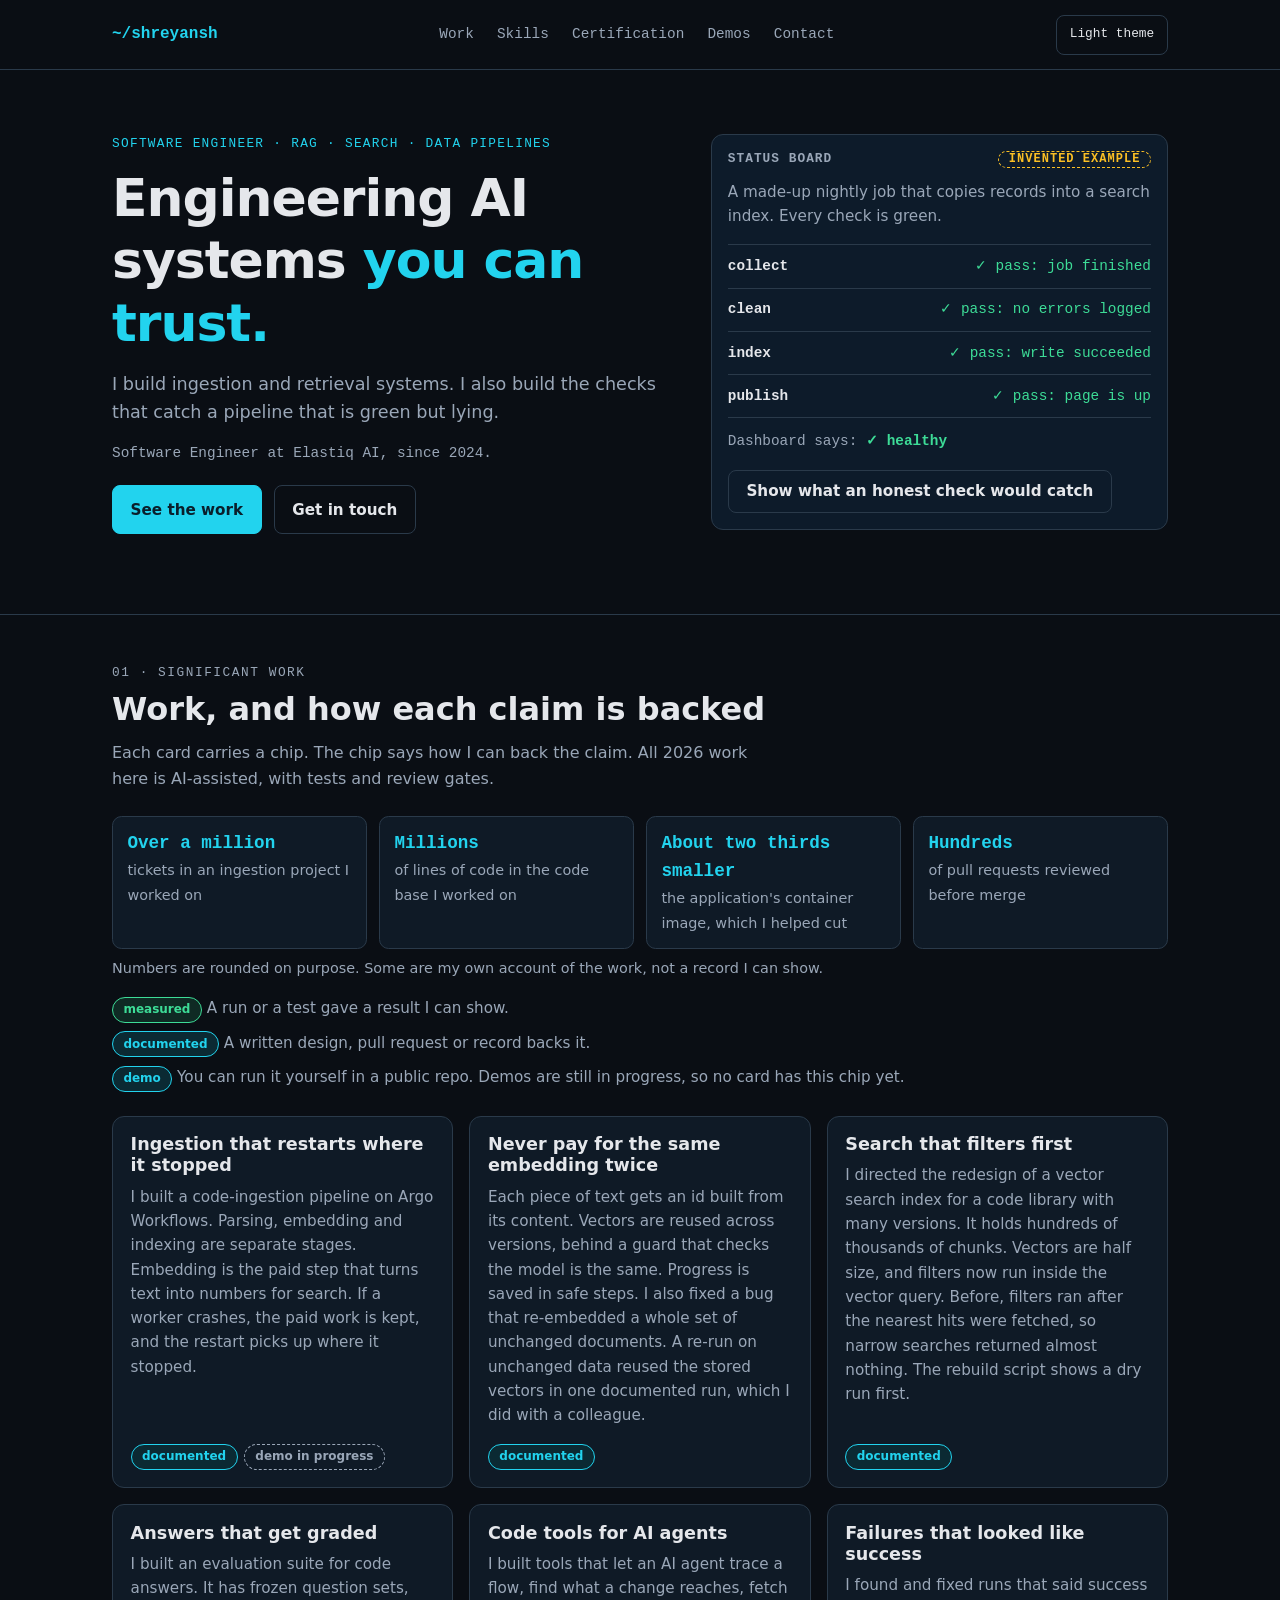
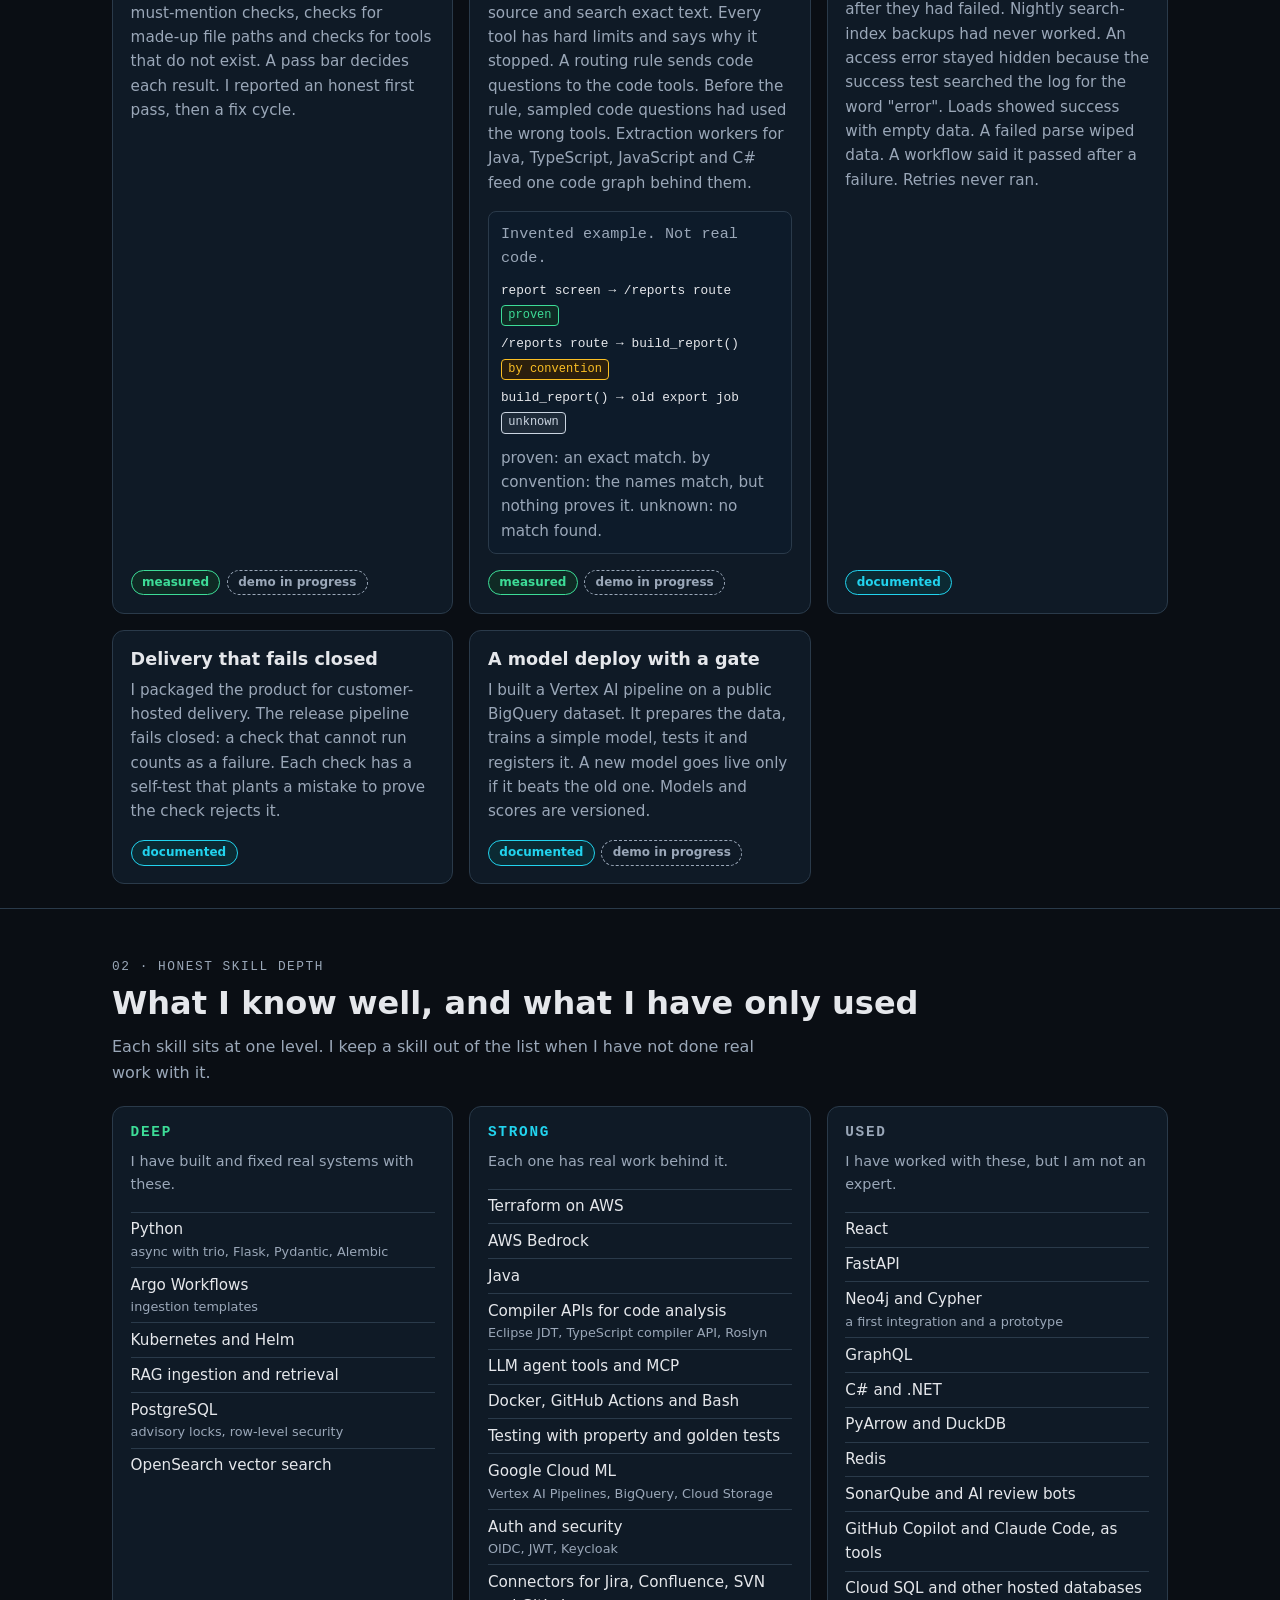
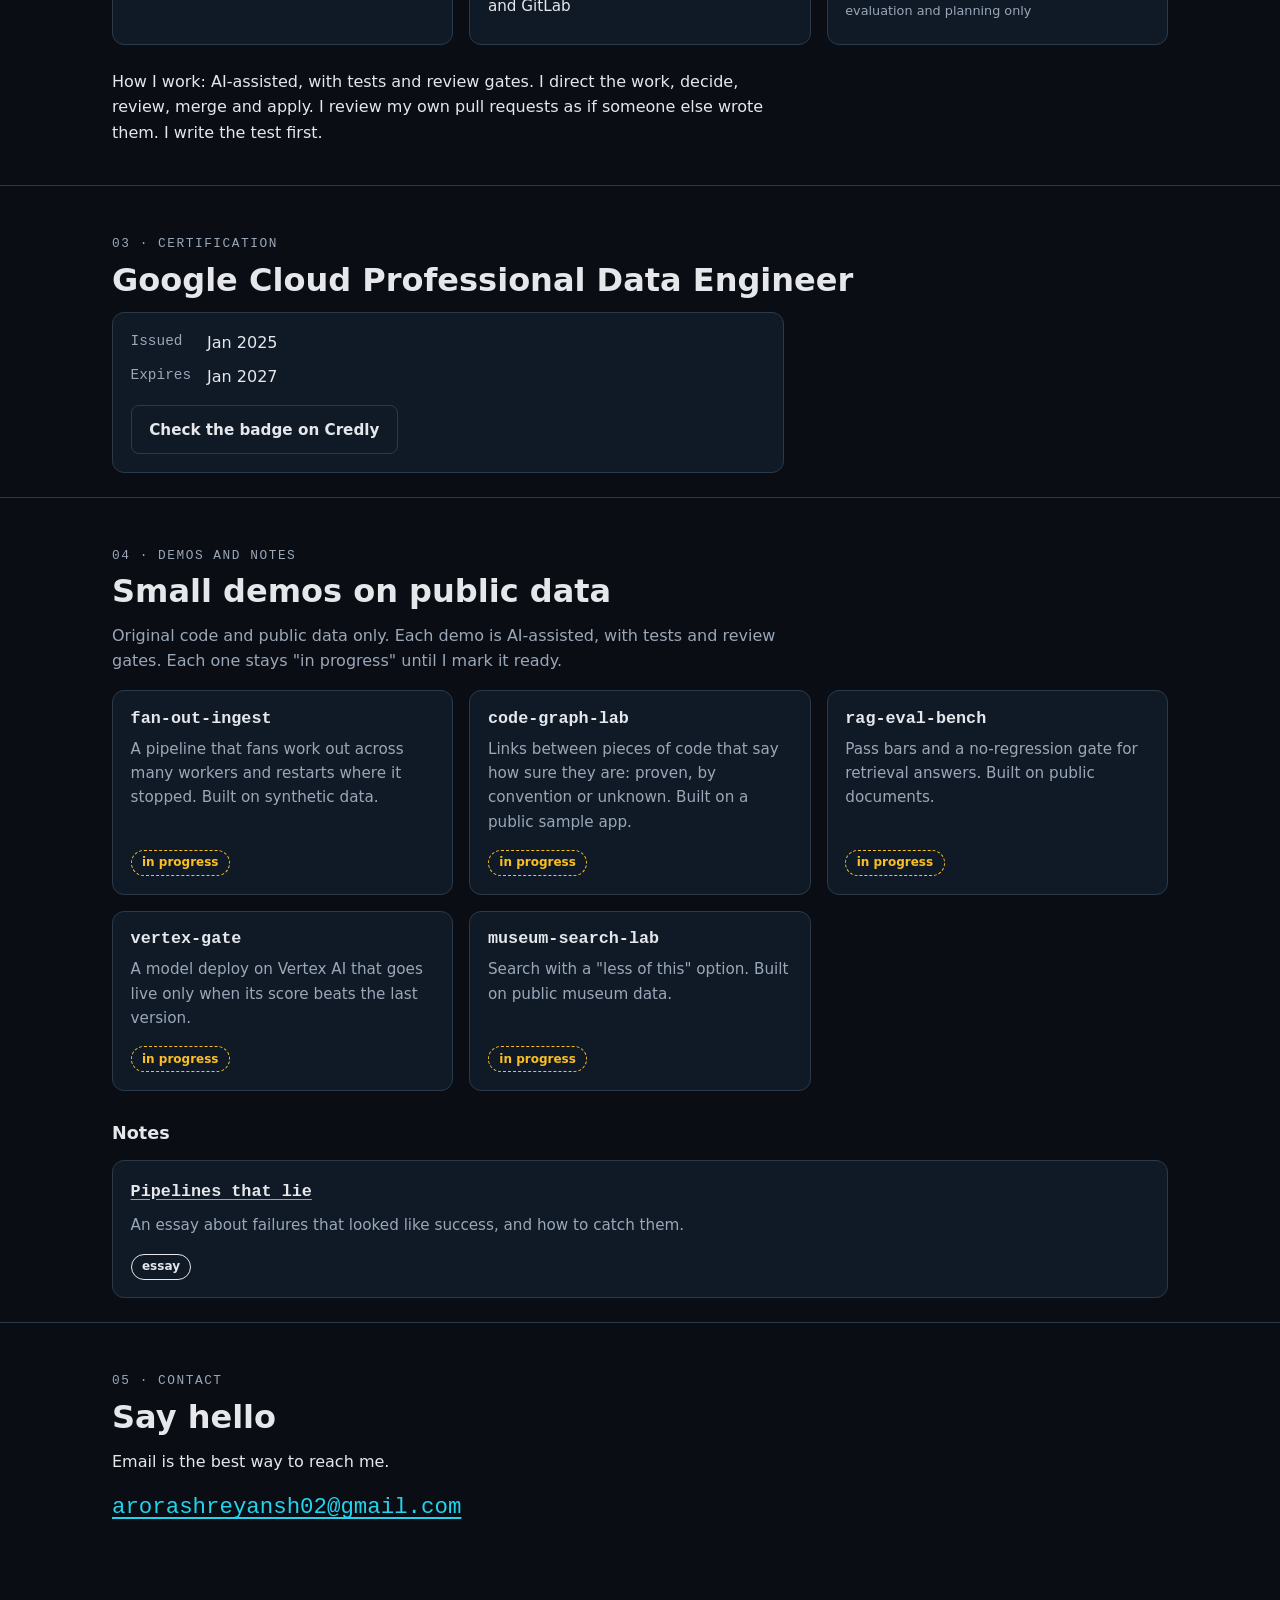
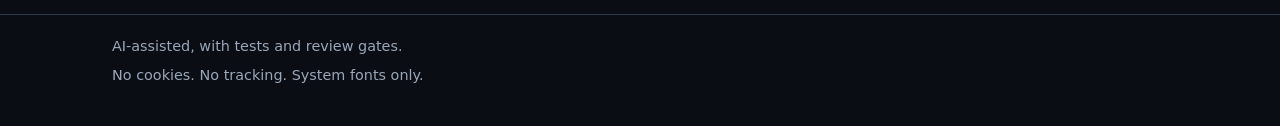
==== index.html @ 6b858fc1 "Initial commit: personal site Static site with an essay, work notes and demo links. No analytics. AI" ====
<!doctype html>
<html lang="en" class="no-js">
<head>
<meta charset="utf-8">
<meta name="viewport" content="width=device-width, initial-scale=1">
<title>Shreyansh Arora · Engineering AI systems you can trust</title>
<meta name="description" content="Shreyansh Arora builds AI ingestion and retrieval systems, and the checks that catch a pipeline that is green but lying.">
<meta name="color-scheme" content="dark light">
<link rel="canonical" href="https://shreyansh012.github.io/">
<meta property="og:type" content="website">
<meta property="og:site_name" content="Shreyansh Arora">
<meta property="og:title" content="Shreyansh Arora · Engineering AI systems you can trust">
<meta property="og:description" content="AI ingestion and retrieval systems, and the checks that catch a pipeline that is green but lying.">
<meta property="og:url" content="https://shreyansh012.github.io/">
<meta name="twitter:card" content="summary">
<link rel="icon" href="data:image/svg+xml,%3Csvg xmlns='http://www.w3.org/2000/svg' viewBox='0 0 32 32'%3E%3Crect width='32' height='32' rx='6' fill='black'/%3E%3Cpath d='m8 17l5 5 11-12' fill='none' stroke='cyan' stroke-width='3'/%3E%3C/svg%3E">
<script>
(function () {
  var d = document.documentElement;
  d.className = d.className.replace("no-js", "js");
  try {
    var t = localStorage.getItem("theme");
    if (t === "light" || t === "dark") { d.setAttribute("data-theme", t); }
  } catch (e) {}
})();
</script>
<link rel="stylesheet" href="/style.css">
<script src="/site.js" defer></script>
</head>
<body>
<a class="skip" href="#main">Skip to content</a>

<header class="site-header">
  <div class="wrap bar-row">
    <a class="brand" href="/">~/shreyansh</a>
    <nav class="nav" aria-label="Main">
      <ul>
        <li><a href="#work">Work</a></li>
        <li><a href="#skills">Skills</a></li>
        <li><a href="#certification">Certification</a></li>
        <li><a href="#demos">Demos</a></li>
        <li><a href="#contact">Contact</a></li>
      </ul>
    </nav>
    <button type="button" class="theme-btn" id="theme-btn" aria-label="Switch to light theme">Light theme</button>
  </div>
</header>

<main id="main">

<section class="hero" aria-labelledby="hero-title">
  <div class="wrap hero-grid">
    <div class="hero-copy">
      <p class="eyebrow">Software engineer · RAG · search · data pipelines</p>
      <h1 id="hero-title">Engineering AI systems <span class="accent">you can trust.</span></h1>
      <p class="lead">I build ingestion and retrieval systems. I also build the checks that catch a pipeline that is green but lying.</p>
      <p class="employment mono">Software Engineer at Elastiq AI, since 2024.</p>
      <p class="cta">
        <a class="btn primary" href="#work">See the work</a>
        <a class="btn" href="#contact">Get in touch</a>
      </p>
    </div>

    <section class="board" id="board" aria-labelledby="board-title">
      <h2 class="board-title" id="board-title"><span>Status board</span><span class="tag">invented example</span></h2>
      <p class="board-intro">A made-up nightly job that copies records into a search index. Every check is green.</p>
      <ol class="stages">
        <li class="stage">
          <div class="stage-head">
            <span class="stage-name">collect</span>
            <span class="ok"><span aria-hidden="true">✓ </span>pass: job finished</span>
          </div>
          <div class="honest">
            <span class="bar" aria-hidden="true"><i style="--v:10"></i></span>
            <p class="honest-note ok"><span aria-hidden="true">✓ </span>Honest check: all records came in.</p>
          </div>
        </li>
        <li class="stage">
          <div class="stage-head">
            <span class="stage-name">clean</span>
            <span class="ok"><span aria-hidden="true">✓ </span>pass: no errors logged</span>
          </div>
          <div class="honest">
            <span class="bar" aria-hidden="true"><i style="--v:7"></i></span>
            <p class="honest-note bad"><span aria-hidden="true">✗ </span>Honest check: some records were dropped. No error was raised.</p>
          </div>
        </li>
        <li class="stage">
          <div class="stage-head">
            <span class="stage-name">index</span>
            <span class="ok"><span aria-hidden="true">✓ </span>pass: write succeeded</span>
          </div>
          <div class="honest">
            <span class="bar" aria-hidden="true"><i style="--v:7"></i></span>
            <p class="honest-note warn"><span aria-hidden="true">! </span>Honest check: it wrote what it received, so the gap carried on.</p>
          </div>
        </li>
        <li class="stage">
          <div class="stage-head">
            <span class="stage-name">publish</span>
            <span class="ok"><span aria-hidden="true">✓ </span>pass: page is up</span>
          </div>
          <div class="honest">
            <span class="bar" aria-hidden="true"><i style="--v:7"></i></span>
            <p class="honest-note warn"><span aria-hidden="true">! </span>Honest check: the page is up, but it shows a partial index.</p>
          </div>
        </li>
      </ol>
      <div class="verdict">
        <p><span class="label">Dashboard says:</span> <strong class="ok"><span aria-hidden="true">✓ </span>healthy</strong></p>
        <p class="honest"><span class="label">Data says:</span> <strong class="warn">green but lying</strong></p>
      </div>
      <div class="explain honest">
        <p>The honest check compares what went in with what came out, between each stage. When they differ, the run fails loudly. A green job tells you the code ran. It does not tell you the data arrived.</p>
      </div>
      <p class="nojs-note">This board needs JavaScript to switch views, so both views are shown above.</p>
      <button type="button" class="btn reveal" id="reveal" aria-expanded="false">Show what an honest check would catch</button>
      <p class="sr-only" id="board-live" role="status"></p>
    </section>
  </div>
</section>

<section class="section" id="work" aria-labelledby="work-title">
  <div class="wrap">
    <p class="kicker">01 · Significant work</p>
    <h2 id="work-title">Work, and how each claim is backed</h2>
    <p class="section-intro">Each card carries a chip. The chip says how I can back the claim. All 2026 work here is AI-assisted, with tests and review gates.</p>

    <ul class="facts">
      <li><strong>Over a million</strong><span>tickets in an ingestion project I worked on</span></li>
      <li><strong>Millions</strong><span>of lines of code in the code base I worked on</span></li>
      <li><strong>About two thirds smaller</strong><span>the application's container image, which I helped cut</span></li>
      <li><strong>Hundreds</strong><span>of pull requests reviewed before merge</span></li>
    </ul>
    <p class="fine">Numbers are rounded on purpose. Some are my own account of the work, not a record I can show.</p>

    <div class="legend">
      <p><span class="chip measured">measured</span> A run or a test gave a result I can show.</p>
      <p><span class="chip documented">documented</span> A written design, pull request or record backs it.</p>
      <p><span class="chip demo">demo</span> You can run it yourself in a public repo. Demos are still in progress, so no card has this chip yet.</p>
    </div>

    <div class="cards">
      <article class="card">
        <h3>Ingestion that restarts where it stopped</h3>
        <p>I built a code-ingestion pipeline on Argo Workflows. Parsing, embedding and indexing are separate stages. Embedding is the paid step that turns text into numbers for search. If a worker crashes, the paid work is kept, and the restart picks up where it stopped.</p>
        <div class="chips"><span class="chip documented">documented</span><span class="chip soon">demo in progress</span></div>
      </article>

      <article class="card">
        <h3>Never pay for the same embedding twice</h3>
        <p>Each piece of text gets an id built from its content. Vectors are reused across versions, behind a guard that checks the model is the same. Progress is saved in safe steps. I also fixed a bug that re-embedded a whole set of unchanged documents. A re-run on unchanged data reused the stored vectors in one documented run, which I did with a colleague.</p>
        <div class="chips"><span class="chip documented">documented</span></div>
      </article>

      <article class="card">
        <h3>Search that filters first</h3>
        <p>I directed the redesign of a vector search index for a code library with many versions. It holds hundreds of thousands of chunks. Vectors are half size, and filters now run inside the vector query. Before, filters ran after the nearest hits were fetched, so narrow searches returned almost nothing. The rebuild script shows a dry run first.</p>
        <div class="chips"><span class="chip documented">documented</span></div>
      </article>

      <article class="card">
        <h3>Answers that get graded</h3>
        <p>I built an evaluation suite for code answers. It has frozen question sets, must-mention checks, checks for made-up file paths and checks for tools that do not exist. A pass bar decides each result. I reported an honest first pass, then a fix cycle.</p>
        <div class="chips"><span class="chip measured">measured</span><span class="chip soon">demo in progress</span></div>
      </article>

      <article class="card">
        <h3>Code tools for AI agents</h3>
        <p>I built tools that let an AI agent trace a flow, find what a change reaches, fetch source and search exact text. Every tool has hard limits and says why it stopped. A routing rule sends code questions to the code tools. Before the rule, sampled code questions had used the wrong tools. Extraction workers for Java, TypeScript, JavaScript and C# feed one code graph behind them.</p>
        <div class="trace" role="group" aria-label="Invented example of trust labels on code links">
          <p class="trace-title">Invented example. Not real code.</p>
          <div class="hop"><span>report screen → /reports route</span><span class="label-chip proven">proven</span></div>
          <div class="hop"><span>/reports route → build_report()</span><span class="label-chip convention">by convention</span></div>
          <div class="hop"><span>build_report() → old export job</span><span class="label-chip unknown">unknown</span></div>
          <p class="trace-key">proven: an exact match. by convention: the names match, but nothing proves it. unknown: no match found.</p>
        </div>
        <div class="chips"><span class="chip measured">measured</span><span class="chip soon">demo in progress</span></div>
      </article>

      <article class="card">
        <h3>Failures that looked like success</h3>
        <p>I found and fixed runs that said success after they had failed. Nightly search-index backups had never worked. An access error stayed hidden because the success test searched the log for the word "error". Loads showed success with empty data. A failed parse wiped data. A workflow said it passed after a failure. Retries never ran.</p>
        <div class="chips"><span class="chip documented">documented</span></div>
      </article>

      <article class="card">
        <h3>Delivery that fails closed</h3>
        <p>I packaged the product for customer-hosted delivery. The release pipeline fails closed: a check that cannot run counts as a failure. Each check has a self-test that plants a mistake to prove the check rejects it.</p>
        <div class="chips"><span class="chip documented">documented</span></div>
      </article>

      <article class="card">
        <h3>A model deploy with a gate</h3>
        <p>I built a Vertex AI pipeline on a public BigQuery dataset. It prepares the data, trains a simple model, tests it and registers it. A new model goes live only if it beats the old one. Models and scores are versioned.</p>
        <div class="chips"><span class="chip documented">documented</span><span class="chip soon">demo in progress</span></div>
      </article>
    </div>
  </div>
</section>

<section class="section" id="skills" aria-labelledby="skills-title">
  <div class="wrap">
    <p class="kicker">02 · Honest skill depth</p>
    <h2 id="skills-title">What I know well, and what I have only used</h2>
    <p class="section-intro">Each skill sits at one level. I keep a skill out of the list when I have not done real work with it.</p>

    <div class="depth">
      <section class="deep" aria-labelledby="deep-title">
        <h3 id="deep-title">Deep</h3>
        <p class="what">I have built and fixed real systems with these.</p>
        <ul>
          <li>Python <small>async with trio, Flask, Pydantic, Alembic</small></li>
          <li>Argo Workflows <small>ingestion templates</small></li>
          <li>Kubernetes and Helm</li>
          <li>RAG ingestion and retrieval</li>
          <li>PostgreSQL <small>advisory locks, row-level security</small></li>
          <li>OpenSearch vector search</li>
        </ul>
      </section>
      <section class="strong" aria-labelledby="strong-title">
        <h3 id="strong-title">Strong</h3>
        <p class="what">Each one has real work behind it.</p>
        <ul>
          <li>Terraform on AWS</li>
          <li>AWS Bedrock</li>
          <li>Java</li>
          <li>Compiler APIs for code analysis <small>Eclipse JDT, TypeScript compiler API, Roslyn</small></li>
          <li>LLM agent tools and MCP</li>
          <li>Docker, GitHub Actions and Bash</li>
          <li>Testing with property and golden tests</li>
          <li>Google Cloud ML <small>Vertex AI Pipelines, BigQuery, Cloud Storage</small></li>
          <li>Auth and security <small>OIDC, JWT, Keycloak</small></li>
          <li>Connectors for Jira, Confluence, SVN and GitLab</li>
        </ul>
      </section>
      <section class="used" aria-labelledby="used-title">
        <h3 id="used-title">Used</h3>
        <p class="what">I have worked with these, but I am not an expert.</p>
        <ul>
          <li>React</li>
          <li>FastAPI</li>
          <li>Neo4j and Cypher <small>a first integration and a prototype</small></li>
          <li>GraphQL</li>
          <li>C# and .NET</li>
          <li>PyArrow and DuckDB</li>
          <li>Redis</li>
          <li>SonarQube and AI review bots</li>
          <li>GitHub Copilot and Claude Code, as tools</li>
          <li>Cloud SQL and other hosted databases <small>evaluation and planning only</small></li>
        </ul>
      </section>
    </div>

    <p class="how">How I work: AI-assisted, with tests and review gates. I direct the work, decide, review, merge and apply. I review my own pull requests as if someone else wrote them. I write the test first.</p>
  </div>
</section>

<section class="section" id="certification" aria-labelledby="cert-title">
  <div class="wrap">
    <p class="kicker">03 · Certification</p>
    <h2 id="cert-title">Google Cloud Professional Data Engineer</h2>
    <div class="cert">
      <dl>
        <dt>Issued</dt><dd>Jan 2025</dd>
        <dt>Expires</dt><dd>Jan 2027</dd>
      </dl>
      <a class="btn" href="https://www.credly.com/earner/earned/badge/822e6e19-30e1-4149-afbc-f03135c11e09" rel="noopener noreferrer">Check the badge on Credly</a>
    </div>
  </div>
</section>

<section class="section" id="demos" aria-labelledby="demos-title">
  <div class="wrap">
    <p class="kicker">04 · Demos and notes</p>
    <h2 id="demos-title">Small demos on public data</h2>
    <p class="section-intro">Original code and public data only. Each demo is AI-assisted, with tests and review gates. Each one stays "in progress" until I mark it ready.</p>

    <div class="cards">
      <article class="card">
        <h3 class="demo-name">fan-out-ingest</h3>
        <p>A pipeline that fans work out across many workers and restarts where it stopped. Built on synthetic data.</p>
        <div class="demo-meta"><span class="chip progress">in progress</span></div>
      </article>
      <article class="card">
        <h3 class="demo-name">code-graph-lab</h3>
        <p>Links between pieces of code that say how sure they are: proven, by convention or unknown. Built on a public sample app.</p>
        <div class="demo-meta"><span class="chip progress">in progress</span></div>
      </article>
      <article class="card">
        <h3 class="demo-name">rag-eval-bench</h3>
        <p>Pass bars and a no-regression gate for retrieval answers. Built on public documents.</p>
        <div class="demo-meta"><span class="chip progress">in progress</span></div>
      </article>
      <article class="card">
        <h3 class="demo-name">vertex-gate</h3>
        <p>A model deploy on Vertex AI that goes live only when its score beats the last version.</p>
        <div class="demo-meta"><span class="chip progress">in progress</span></div>
      </article>
      <article class="card">
        <h3 class="demo-name">museum-search-lab</h3>
        <p>Search with a "less of this" option. Built on public museum data.</p>
        <div class="demo-meta"><span class="chip progress">in progress</span></div>
      </article>
    </div>

    <h3 class="notes-title" style="margin-top:2rem">Notes</h3>
    <article class="card notes-card">
      <h4 class="demo-name" style="margin:0 0 0.5rem"><a href="/notes/pipelines-that-lie.html">Pipelines that lie</a></h4>
      <p>An essay about failures that looked like success, and how to catch them.</p>
      <div class="demo-meta"><span class="chip">essay</span></div>
    </article>
  </div>
</section>

<section class="section" id="contact" aria-labelledby="contact-title">
  <div class="wrap">
    <p class="kicker">05 · Contact</p>
    <h2 id="contact-title">Say hello</h2>
    <p>Email is the best way to reach me.</p>
    <p class="contact-link"><a href="mailto:arorashreyansh02@gmail.com">arorashreyansh02@gmail.com</a></p>
  </div>
</section>

</main>

<footer class="site-footer">
  <div class="wrap">
    <p>AI-assisted, with tests and review gates.</p>
    <p>No cookies. No tracking. System fonts only.</p>
  </div>
</footer>
</body>
</html>
---- style.css ----
/* Control Room theme. Dark by default. Light theme through data-theme. */
:root {
  color-scheme: dark;
  --bg: #0a0e14;
  --surface: #0f1a26;
  --surface2: #0d1b2a;
  --border: #2a3a4a;
  --text: #e5e7eb;
  --muted: #9aa7b8;
  --accent: #22d3ee;
  --accent-ink: #0a1f2b;
  --ok: #3ddc97;
  --bad: #ff7b7b;
  --warn: #fbbf24;
  --chip-m-fg: #3ddc97;
  --chip-m-bg: #0f2a24;
  --chip-d-fg: #22d3ee;
  --chip-d-bg: #0b2a33;
  --chip-a-fg: #fbbf24;
  --chip-a-bg: #2b1f0d;
  --chip-u-fg: #cbd5e1;
  --chip-u-bg: #1d2a38;
  --sans: system-ui, -apple-system, "Segoe UI", Roboto, "Helvetica Neue", Arial, sans-serif;
  --mono: ui-monospace, SFMono-Regular, Menlo, Consolas, "Liberation Mono", monospace;
}

:root[data-theme="light"] {
  color-scheme: light;
  --bg: #f7f9fb;
  --surface: #ffffff;
  --surface2: #eef3f7;
  --border: #aab6c4;
  --text: #0e1a2b;
  --muted: #3f4d5f;
  --accent: #0a6f86;
  --accent-ink: #ffffff;
  --ok: #0f6b3f;
  --bad: #b02a2a;
  --warn: #7a4d00;
  --chip-m-fg: #0f6b3f;
  --chip-m-bg: #dff5e8;
  --chip-d-fg: #0a6f86;
  --chip-d-bg: #dcf1f6;
  --chip-a-fg: #7a4d00;
  --chip-a-bg: #fdf0d0;
  --chip-u-fg: #3f4d5f;
  --chip-u-bg: #e6eaf0;
}

*, *::before, *::after { box-sizing: border-box; }

html {
  -webkit-text-size-adjust: none;
  text-size-adjust: none;
}

@media (prefers-reduced-motion: no-preference) {
  html { scroll-behavior: smooth; }
  .btn, .theme-btn, .nav a { transition: background-color 0.15s, border-color 0.15s; }
  .bar i { transition: width 0.4s; }
}

body {
  margin: 0;
  background: var(--bg);
  color: var(--text);
  font-family: var(--sans);
  font-size: 1rem;
  line-height: 1.6;
}

h1, h2, h3 { font-family: var(--sans); font-weight: bold; line-height: 1.2; margin: 0; }
p { margin: 0 0 1rem; }
ul, ol { margin: 0; padding: 0; list-style: none; }
a { color: var(--accent); text-underline-offset: 0.2em; }
a:hover { text-decoration-thickness: 2px; }

:focus-visible {
  outline: 3px solid var(--accent);
  outline-offset: 3px;
  border-radius: 0.25rem;
}

.mono { font-family: var(--mono); }

.wrap {
  max-width: 68rem;
  margin: 0 auto;
  padding-left: 16px;
  padding-right: 16px;
}

.skip {
  position: absolute;
  left: 16px;
  top: -4rem;
  background: var(--accent);
  color: var(--accent-ink);
  padding: 0.6rem 1rem;
  border-radius: 0.4rem;
  z-index: 5;
}
.skip:focus { top: 0.5rem; }

.sr-only {
  position: absolute;
  width: 1px;
  height: 1px;
  margin: -1px;
  padding: 0;
  overflow: hidden;
  clip: rect(0, 0, 0, 0);
  white-space: nowrap;
  border: 0;
}

/* Header */
.site-header { border-bottom: 1px solid var(--border); }
.bar-row {
  display: flex;
  flex-wrap: wrap;
  align-items: center;
  justify-content: space-between;
  gap: 0.25rem 1rem;
  padding-top: 0.75rem;
  padding-bottom: 0.75rem;
}
.brand {
  font-family: var(--mono);
  font-weight: bold;
  color: var(--accent);
  text-decoration: none;
  padding: 0.6rem 0;
}
.nav ul { display: flex; flex-wrap: wrap; gap: 0 0.25rem; }
.nav a {
  display: inline-block;
  font-family: var(--mono);
  font-size: 0.9rem;
  color: var(--muted);
  text-decoration: none;
  padding: 0.7rem 0.6rem;
}
.nav a:hover { color: var(--text); }
.theme-btn {
  font: inherit;
  font-family: var(--mono);
  font-size: 0.8rem;
  color: var(--text);
  background: transparent;
  border: 1px solid var(--border);
  border-radius: 0.5rem;
  padding: 0.55rem 0.8rem;
  cursor: pointer;
}
.theme-btn:hover { border-color: var(--accent); }
.no-js .theme-btn { display: none; }

/* Buttons */
.btn {
  display: inline-block;
  font-family: var(--sans);
  font-weight: bold;
  font-size: 0.95rem;
  color: var(--text);
  background: transparent;
  border: 1px solid var(--border);
  border-radius: 0.5rem;
  padding: 0.7rem 1.1rem;
  text-decoration: none;
  cursor: pointer;
}
.btn:hover { border-color: var(--accent); }
.btn.primary { background: var(--accent); border-color: var(--accent); color: var(--accent-ink); }
.btn.primary:hover { filter: brightness(1.1); }

/* Hero */
.hero { padding-top: 2.5rem; padding-bottom: 2.5rem; }
.hero-grid { display: grid; gap: 2rem; align-items: start; }
.eyebrow {
  font-family: var(--mono);
  font-size: 0.8rem;
  letter-spacing: 0.1em;
  text-transform: uppercase;
  color: var(--accent);
  margin-bottom: 0.75rem;
}
h1 { font-size: clamp(2rem, 7vw, 3.25rem); letter-spacing: -0.02em; margin-bottom: 1rem; }
h1 .accent { color: var(--accent); }
.lead { color: var(--muted); font-size: 1.1rem; max-width: 34rem; }
.employment { color: var(--muted); font-size: 0.9rem; }
.cta { display: flex; flex-wrap: wrap; gap: 0.75rem; margin-top: 1.25rem; }

/* Status board */
.board {
  background: var(--surface2);
  border: 1px solid var(--border);
  border-radius: 0.75rem;
  padding: 1rem;
}
.board-title {
  display: flex;
  flex-wrap: wrap;
  justify-content: space-between;
  gap: 0.25rem 0.75rem;
  font-family: var(--mono);
  font-size: 0.8rem;
  letter-spacing: 0.08em;
  text-transform: uppercase;
  color: var(--muted);
  margin-bottom: 0.75rem;
}
.tag {
  color: var(--warn);
  border: 1px dashed var(--warn);
  border-radius: 99px;
  padding: 0 0.6rem;
  font-size: 0.75rem;
}
.board-intro { color: var(--muted); font-size: 0.95rem; }
.stage { border-top: 1px solid var(--border); padding: 0.6rem 0; }
.stage-head {
  display: flex;
  flex-wrap: wrap;
  justify-content: space-between;
  gap: 0.25rem 0.75rem;
  font-family: var(--mono);
  font-size: 0.9rem;
}
.stage-name { color: var(--text); font-weight: bold; }
.ok { color: var(--ok); }
.bad { color: var(--bad); }
.warn { color: var(--warn); }
.honest-note { font-family: var(--mono); font-size: 0.8rem; margin: 0.4rem 0 0; }
.bar {
  display: block;
  height: 0.4rem;
  background: var(--border);
  border-radius: 99px;
  margin-top: 0.5rem;
  overflow: hidden;
}
.bar i {
  display: block;
  height: 0.4rem;
  width: calc(var(--v) * 10%);
  background: var(--accent);
}
.verdict { border-top: 1px solid var(--border); padding-top: 0.75rem; font-family: var(--mono); font-size: 0.9rem; }
.verdict p { margin: 0 0 0.3rem; }
.verdict .label { color: var(--muted); }
.explain { font-size: 0.95rem; margin: 0.75rem 0; padding: 0.75rem; border-left: 3px solid var(--accent); background: var(--surface); }
.reveal { margin-top: 0.75rem; }
.nojs-note { display: none; color: var(--muted); font-size: 0.9rem; margin: 0.75rem 0 0; }
.no-js .nojs-note { display: block; }
.no-js .reveal { display: none; }
.js .board:not(.revealed) .honest { display: none; }

/* Sections */
.section { padding-top: 3rem; padding-bottom: 1.5rem; border-top: 1px solid var(--border); }
.kicker {
  font-family: var(--mono);
  font-size: 0.8rem;
  letter-spacing: 0.12em;
  text-transform: uppercase;
  color: var(--muted);
  margin-bottom: 0.4rem;
}
h2 { font-size: clamp(1.5rem, 4.5vw, 2rem); margin-bottom: 0.75rem; }
h3 { font-size: 1.1rem; margin-bottom: 0.5rem; }
.section-intro { color: var(--muted); max-width: 42rem; }

/* Facts */
.facts { display: grid; gap: 0.75rem; grid-template-columns: repeat(auto-fit, minmax(12rem, 1fr)); margin: 1.5rem 0 0.5rem; }
.facts li { background: var(--surface); border: 1px solid var(--border); border-radius: 0.6rem; padding: 0.75rem 0.9rem; }
.facts strong { display: block; font-family: var(--mono); font-size: 1.1rem; color: var(--accent); }
.facts span { color: var(--muted); font-size: 0.9rem; }
.fine { color: var(--muted); font-size: 0.9rem; }

/* Legend */
.legend { display: grid; gap: 0.5rem; margin: 1rem 0 1.5rem; font-size: 0.95rem; color: var(--muted); }
.legend p { margin: 0; }

/* Cards */
.cards { display: grid; gap: 1rem; grid-template-columns: repeat(auto-fit, minmax(17rem, 1fr)); }
.card {
  background: var(--surface);
  border: 1px solid var(--border);
  border-radius: 0.75rem;
  padding: 1.1rem;
  display: flex;
  flex-direction: column;
}
.card p { color: var(--muted); font-size: 0.95rem; }
.card .chips { margin-top: auto; }
.chips { display: flex; flex-wrap: wrap; gap: 0.4rem; }
.chip {
  display: inline-block;
  font-family: var(--sans);
  font-weight: bold;
  font-size: 0.75rem;
  border-radius: 99px;
  padding: 0.15rem 0.65rem;
  border: 1px solid currentColor;
  white-space: nowrap;
}
.chip.measured { color: var(--chip-m-fg); background: var(--chip-m-bg); }
.chip.documented { color: var(--chip-d-fg); background: var(--chip-d-bg); }
.chip.demo { color: var(--chip-d-fg); background: var(--chip-d-bg); }
.chip.soon { color: var(--muted); background: transparent; border-style: dashed; }
.chip.progress { color: var(--warn); background: transparent; border-style: dashed; }

/* Trace example */
.trace {
  background: var(--surface2);
  border: 1px solid var(--border);
  border-radius: 0.5rem;
  padding: 0.6rem 0.75rem;
  margin: 0 0 1rem;
  font-family: var(--mono);
  font-size: 0.8rem;
}
.trace-title { color: var(--muted); margin: 0 0 0.4rem; font-size: 0.75rem; }
.hop { display: flex; flex-wrap: wrap; justify-content: space-between; align-items: center; gap: 0.25rem 0.6rem; padding: 0.25rem 0; color: var(--text); }
.label-chip {
  display: inline-block;
  font-family: var(--mono);
  font-size: 0.75rem;
  border: 1px solid currentColor;
  border-radius: 0.25rem;
  padding: 0 0.4rem;
  white-space: nowrap;
}
.label-chip.proven { color: var(--chip-m-fg); background: var(--chip-m-bg); }
.label-chip.convention { color: var(--chip-a-fg); background: var(--chip-a-bg); }
.label-chip.unknown { color: var(--chip-u-fg); background: var(--chip-u-bg); }
.trace-key { color: var(--muted); margin: 0.5rem 0 0; font-size: 0.75rem; font-family: var(--sans); }

/* Skill depth */
.depth { display: grid; gap: 1rem; grid-template-columns: repeat(auto-fit, minmax(15rem, 1fr)); margin-top: 1.25rem; }
.depth section { background: var(--surface); border: 1px solid var(--border); border-radius: 0.75rem; padding: 1.1rem; }
.depth h3 { font-family: var(--mono); font-size: 0.9rem; letter-spacing: 0.12em; text-transform: uppercase; }
.depth .deep h3 { color: var(--ok); }
.depth .strong h3 { color: var(--accent); }
.depth .used h3 { color: var(--muted); }
.depth p.what { color: var(--muted); font-size: 0.9rem; }
.depth li { padding: 0.3rem 0; border-top: 1px solid var(--border); font-size: 0.95rem; }
.depth li small { display: block; color: var(--muted); font-size: 0.8rem; }
.how { margin-top: 1.5rem; max-width: 42rem; }

/* Certification */
.cert { background: var(--surface); border: 1px solid var(--border); border-radius: 0.75rem; padding: 1.1rem; max-width: 42rem; }
.cert dl { margin: 0 0 1rem; display: grid; gap: 0.5rem 1rem; grid-template-columns: auto 1fr; }
.cert dt { color: var(--muted); font-family: var(--mono); font-size: 0.9rem; }
.cert dd { margin: 0; }

/* Demos and notes */
.demo-name { font-family: var(--mono); font-size: 1.05rem; }
.demo-name a { color: var(--text); text-decoration-color: var(--accent); }
.demo-meta { margin-top: auto; display: flex; flex-wrap: wrap; align-items: center; gap: 0.5rem 0.75rem; }
.notes-card { margin-top: 1rem; }
.notes-card a { color: var(--text); }

/* Contact */
.contact-link { font-family: var(--mono); font-size: clamp(1rem, 4.5vw, 1.4rem); overflow-wrap: anywhere; }

/* Footer */
.site-footer { margin-top: 3rem; border-top: 1px solid var(--border); padding-top: 1.25rem; padding-bottom: 2rem; color: var(--muted); font-size: 0.9rem; }
.site-footer p { margin: 0 0 0.4rem; }

/* Plain pages */
.page { padding-top: 3rem; padding-bottom: 2rem; }
.page p { max-width: 42rem; }

@media (min-width: 52rem) {
  .hero-grid { grid-template-columns: 1.1fr 0.9fr; gap: 2.5rem; align-items: start; }
  .hero { padding-top: 4rem; padding-bottom: 4rem; }
}

@media (max-width: 30rem) {
  .cert dl { grid-template-columns: 1fr; gap: 0; }
  .cert dd { margin-bottom: 0.6rem; }
}
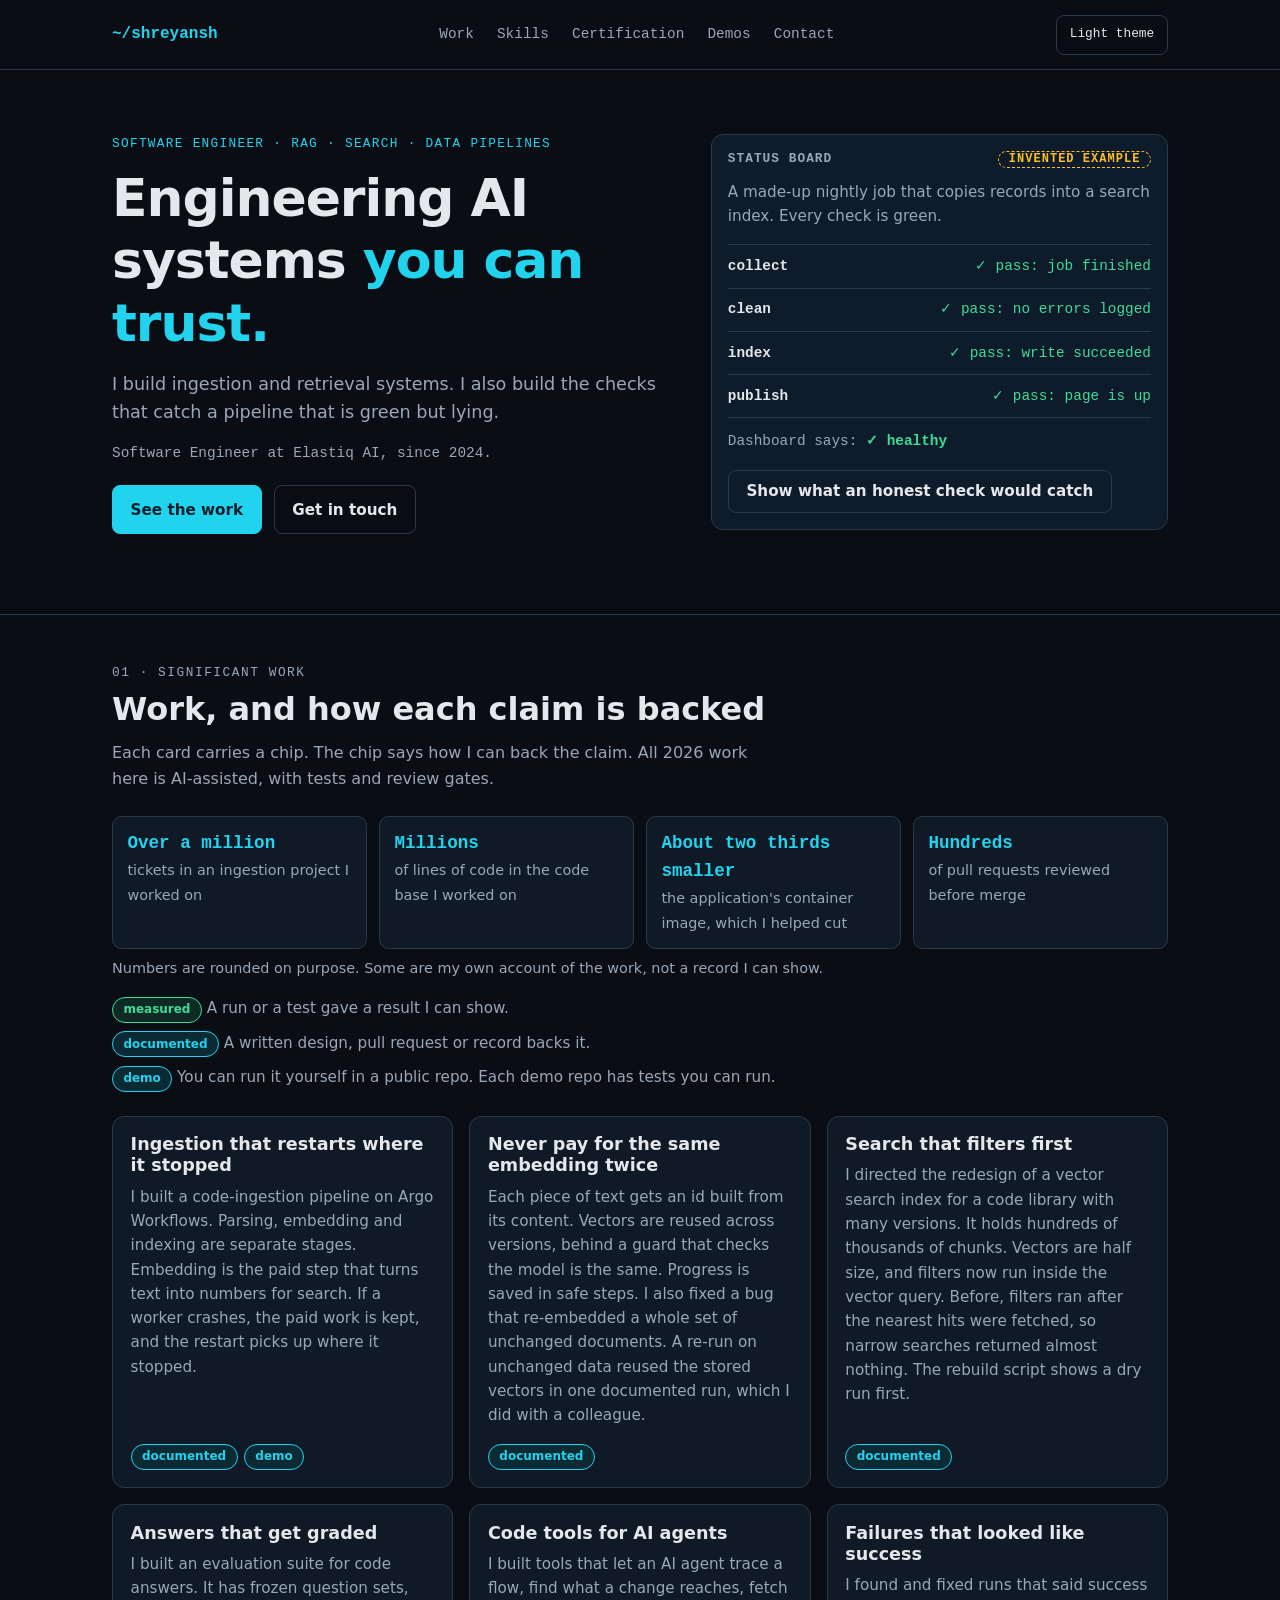
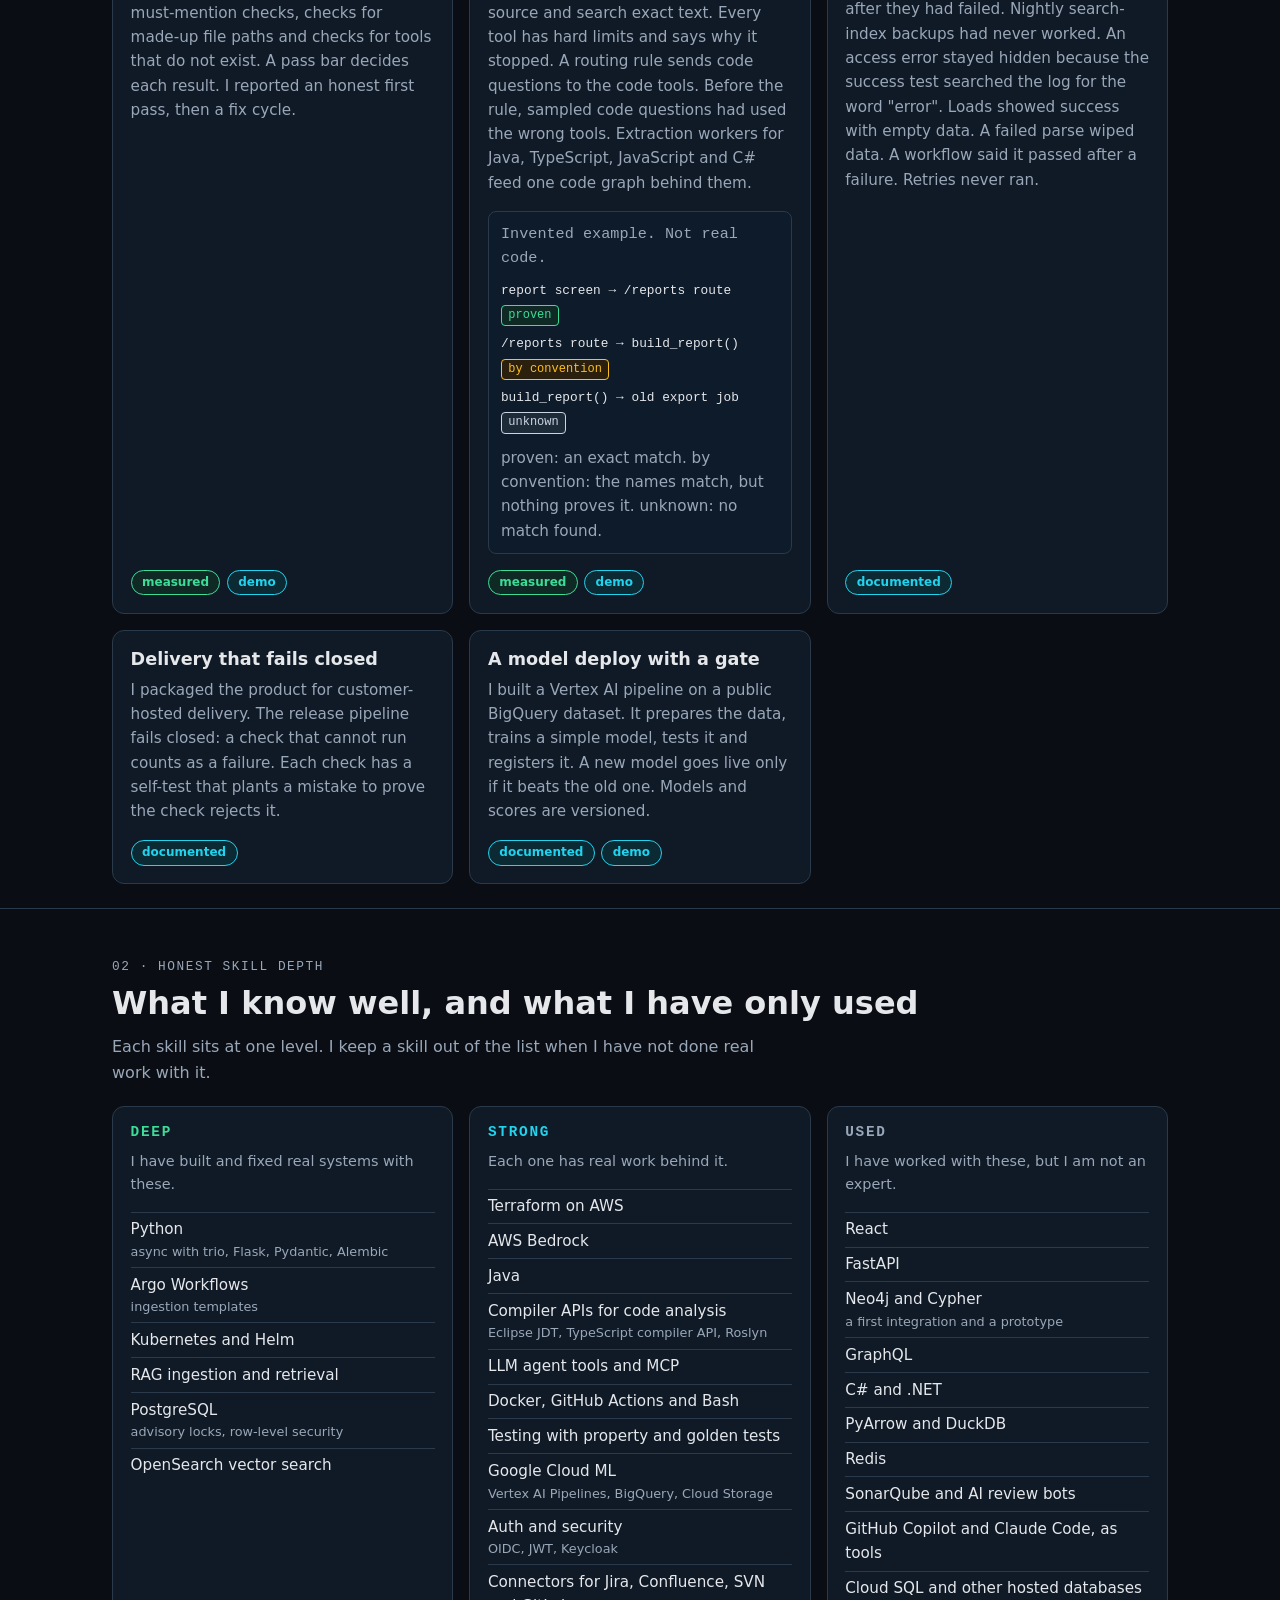
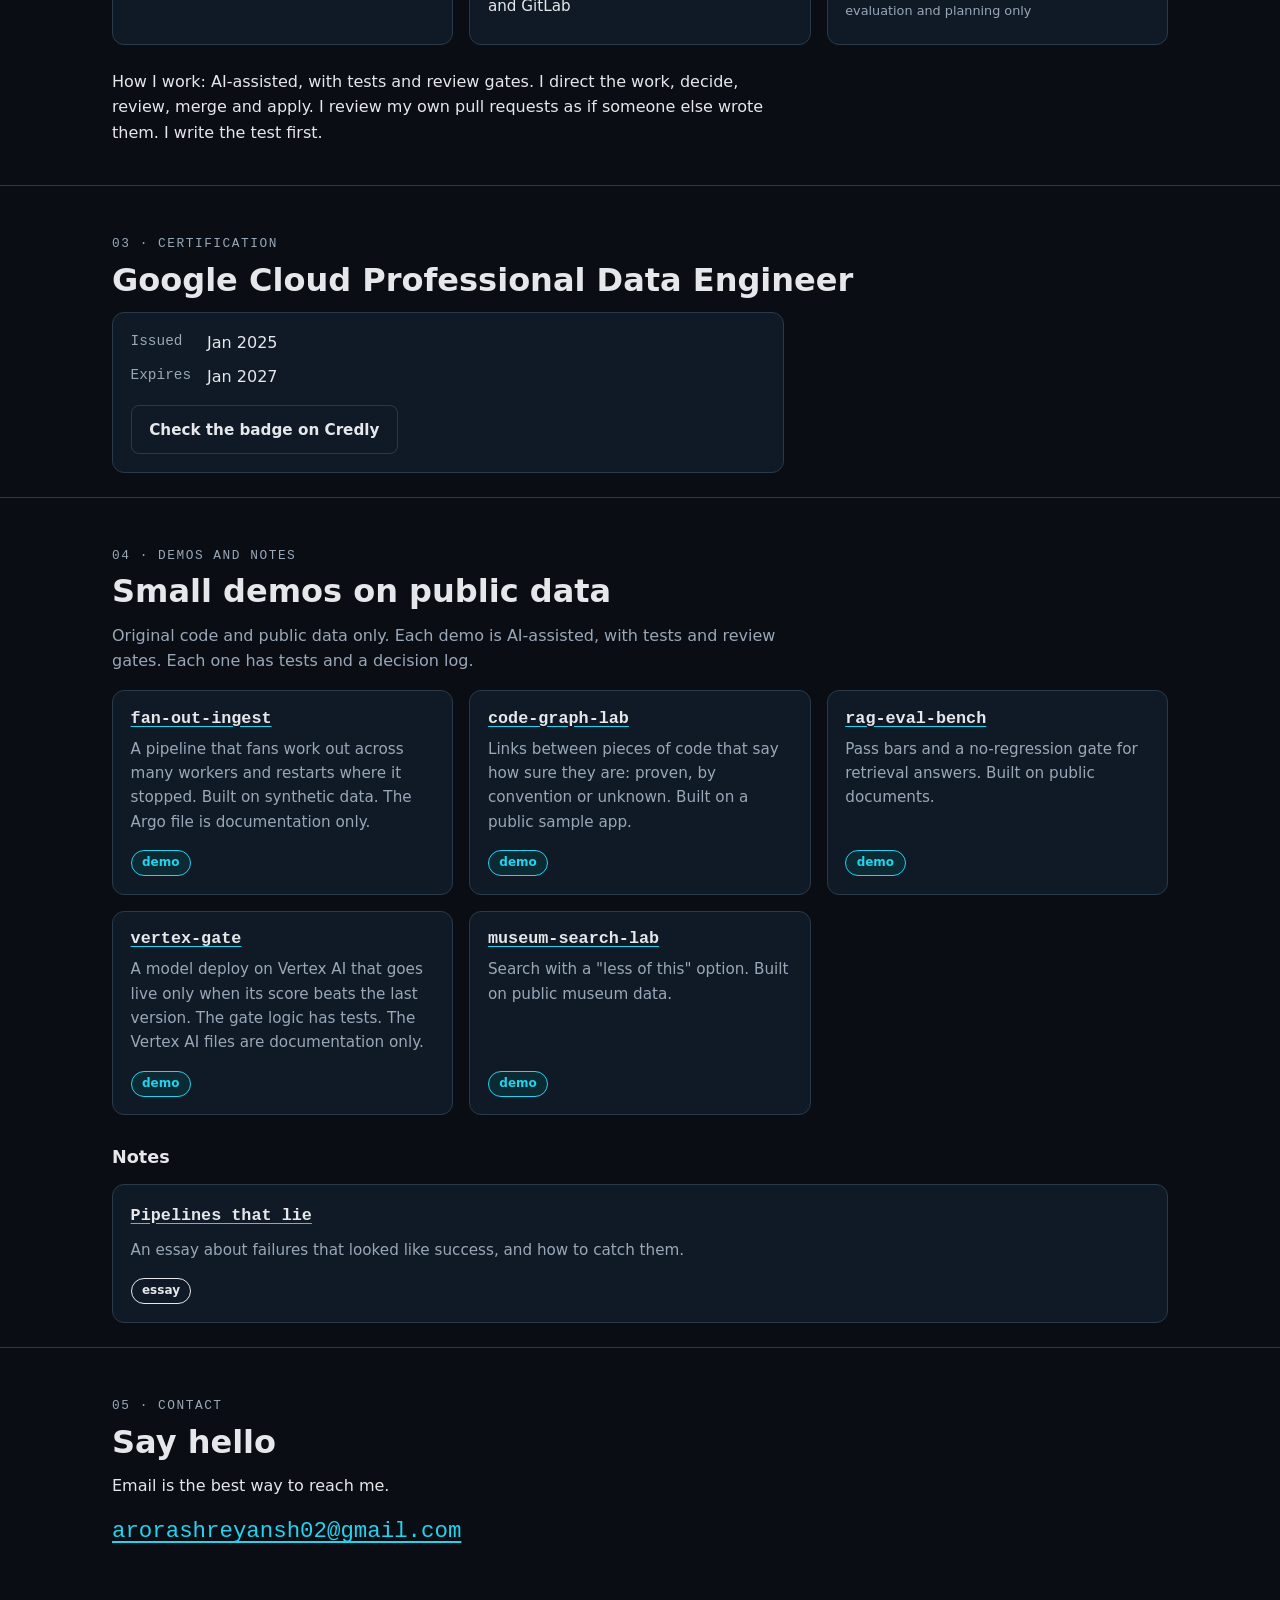
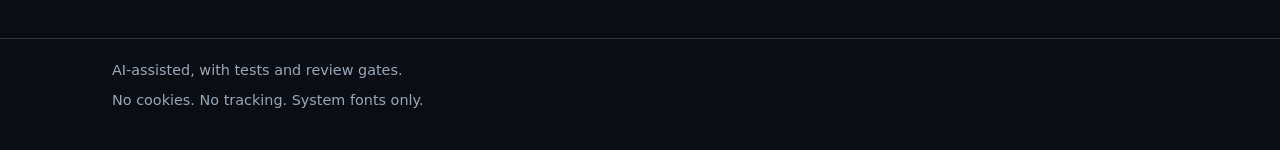
==== commit 21a2ac17: "Link the demo cards to their public repos Demos are public now, so the cards say "demo" and link out" ====
--- a/index.html
+++ b/index.html
@@ -137,14 +137,14 @@
     <div class="legend">
       <p><span class="chip measured">measured</span> A run or a test gave a result I can show.</p>
       <p><span class="chip documented">documented</span> A written design, pull request or record backs it.</p>
-      <p><span class="chip demo">demo</span> You can run it yourself in a public repo. Demos are still in progress, so no card has this chip yet.</p>
+      <p><span class="chip demo">demo</span> You can run it yourself in a public repo. Each demo repo has tests you can run.</p>
     </div>
 
     <div class="cards">
       <article class="card">
         <h3>Ingestion that restarts where it stopped</h3>
         <p>I built a code-ingestion pipeline on Argo Workflows. Parsing, embedding and indexing are separate stages. Embedding is the paid step that turns text into numbers for search. If a worker crashes, the paid work is kept, and the restart picks up where it stopped.</p>
-        <div class="chips"><span class="chip documented">documented</span><span class="chip soon">demo in progress</span></div>
+        <div class="chips"><span class="chip documented">documented</span><span class="chip demo">demo</span></div>
       </article>
 
       <article class="card">
@@ -162,7 +162,7 @@
       <article class="card">
         <h3>Answers that get graded</h3>
         <p>I built an evaluation suite for code answers. It has frozen question sets, must-mention checks, checks for made-up file paths and checks for tools that do not exist. A pass bar decides each result. I reported an honest first pass, then a fix cycle.</p>
-        <div class="chips"><span class="chip measured">measured</span><span class="chip soon">demo in progress</span></div>
+        <div class="chips"><span class="chip measured">measured</span><span class="chip demo">demo</span></div>
       </article>
 
       <article class="card">
@@ -175,7 +175,7 @@
           <div class="hop"><span>build_report() → old export job</span><span class="label-chip unknown">unknown</span></div>
           <p class="trace-key">proven: an exact match. by convention: the names match, but nothing proves it. unknown: no match found.</p>
         </div>
-        <div class="chips"><span class="chip measured">measured</span><span class="chip soon">demo in progress</span></div>
+        <div class="chips"><span class="chip measured">measured</span><span class="chip demo">demo</span></div>
       </article>
 
       <article class="card">
@@ -193,7 +193,7 @@
       <article class="card">
         <h3>A model deploy with a gate</h3>
         <p>I built a Vertex AI pipeline on a public BigQuery dataset. It prepares the data, trains a simple model, tests it and registers it. A new model goes live only if it beats the old one. Models and scores are versioned.</p>
-        <div class="chips"><span class="chip documented">documented</span><span class="chip soon">demo in progress</span></div>
+        <div class="chips"><span class="chip documented">documented</span><span class="chip demo">demo</span></div>
       </article>
     </div>
   </div>
@@ -274,33 +274,33 @@
   <div class="wrap">
     <p class="kicker">04 · Demos and notes</p>
     <h2 id="demos-title">Small demos on public data</h2>
-    <p class="section-intro">Original code and public data only. Each demo is AI-assisted, with tests and review gates. Each one stays "in progress" until I mark it ready.</p>
+    <p class="section-intro">Original code and public data only. Each demo is AI-assisted, with tests and review gates. Each one has tests and a decision log.</p>
 
     <div class="cards">
       <article class="card">
-        <h3 class="demo-name">fan-out-ingest</h3>
-        <p>A pipeline that fans work out across many workers and restarts where it stopped. Built on synthetic data.</p>
-        <div class="demo-meta"><span class="chip progress">in progress</span></div>
-      </article>
-      <article class="card">
-        <h3 class="demo-name">code-graph-lab</h3>
+        <h3 class="demo-name"><a href="https://github.com/shreyansh012/fan-out-ingest">fan-out-ingest</a></h3>
+        <p>A pipeline that fans work out across many workers and restarts where it stopped. Built on synthetic data. The Argo file is documentation only.</p>
+        <div class="demo-meta"><span class="chip demo">demo</span></div>
+      </article>
+      <article class="card">
+        <h3 class="demo-name"><a href="https://github.com/shreyansh012/code-graph-lab">code-graph-lab</a></h3>
         <p>Links between pieces of code that say how sure they are: proven, by convention or unknown. Built on a public sample app.</p>
-        <div class="demo-meta"><span class="chip progress">in progress</span></div>
-      </article>
-      <article class="card">
-        <h3 class="demo-name">rag-eval-bench</h3>
+        <div class="demo-meta"><span class="chip demo">demo</span></div>
+      </article>
+      <article class="card">
+        <h3 class="demo-name"><a href="https://github.com/shreyansh012/rag-eval-bench">rag-eval-bench</a></h3>
         <p>Pass bars and a no-regression gate for retrieval answers. Built on public documents.</p>
-        <div class="demo-meta"><span class="chip progress">in progress</span></div>
-      </article>
-      <article class="card">
-        <h3 class="demo-name">vertex-gate</h3>
-        <p>A model deploy on Vertex AI that goes live only when its score beats the last version.</p>
-        <div class="demo-meta"><span class="chip progress">in progress</span></div>
-      </article>
-      <article class="card">
-        <h3 class="demo-name">museum-search-lab</h3>
+        <div class="demo-meta"><span class="chip demo">demo</span></div>
+      </article>
+      <article class="card">
+        <h3 class="demo-name"><a href="https://github.com/shreyansh012/vertex-gate">vertex-gate</a></h3>
+        <p>A model deploy on Vertex AI that goes live only when its score beats the last version. The gate logic has tests. The Vertex AI files are documentation only.</p>
+        <div class="demo-meta"><span class="chip demo">demo</span></div>
+      </article>
+      <article class="card">
+        <h3 class="demo-name"><a href="https://github.com/shreyansh012/museum-search-lab">museum-search-lab</a></h3>
         <p>Search with a "less of this" option. Built on public museum data.</p>
-        <div class="demo-meta"><span class="chip progress">in progress</span></div>
+        <div class="demo-meta"><span class="chip demo">demo</span></div>
       </article>
     </div>
 
